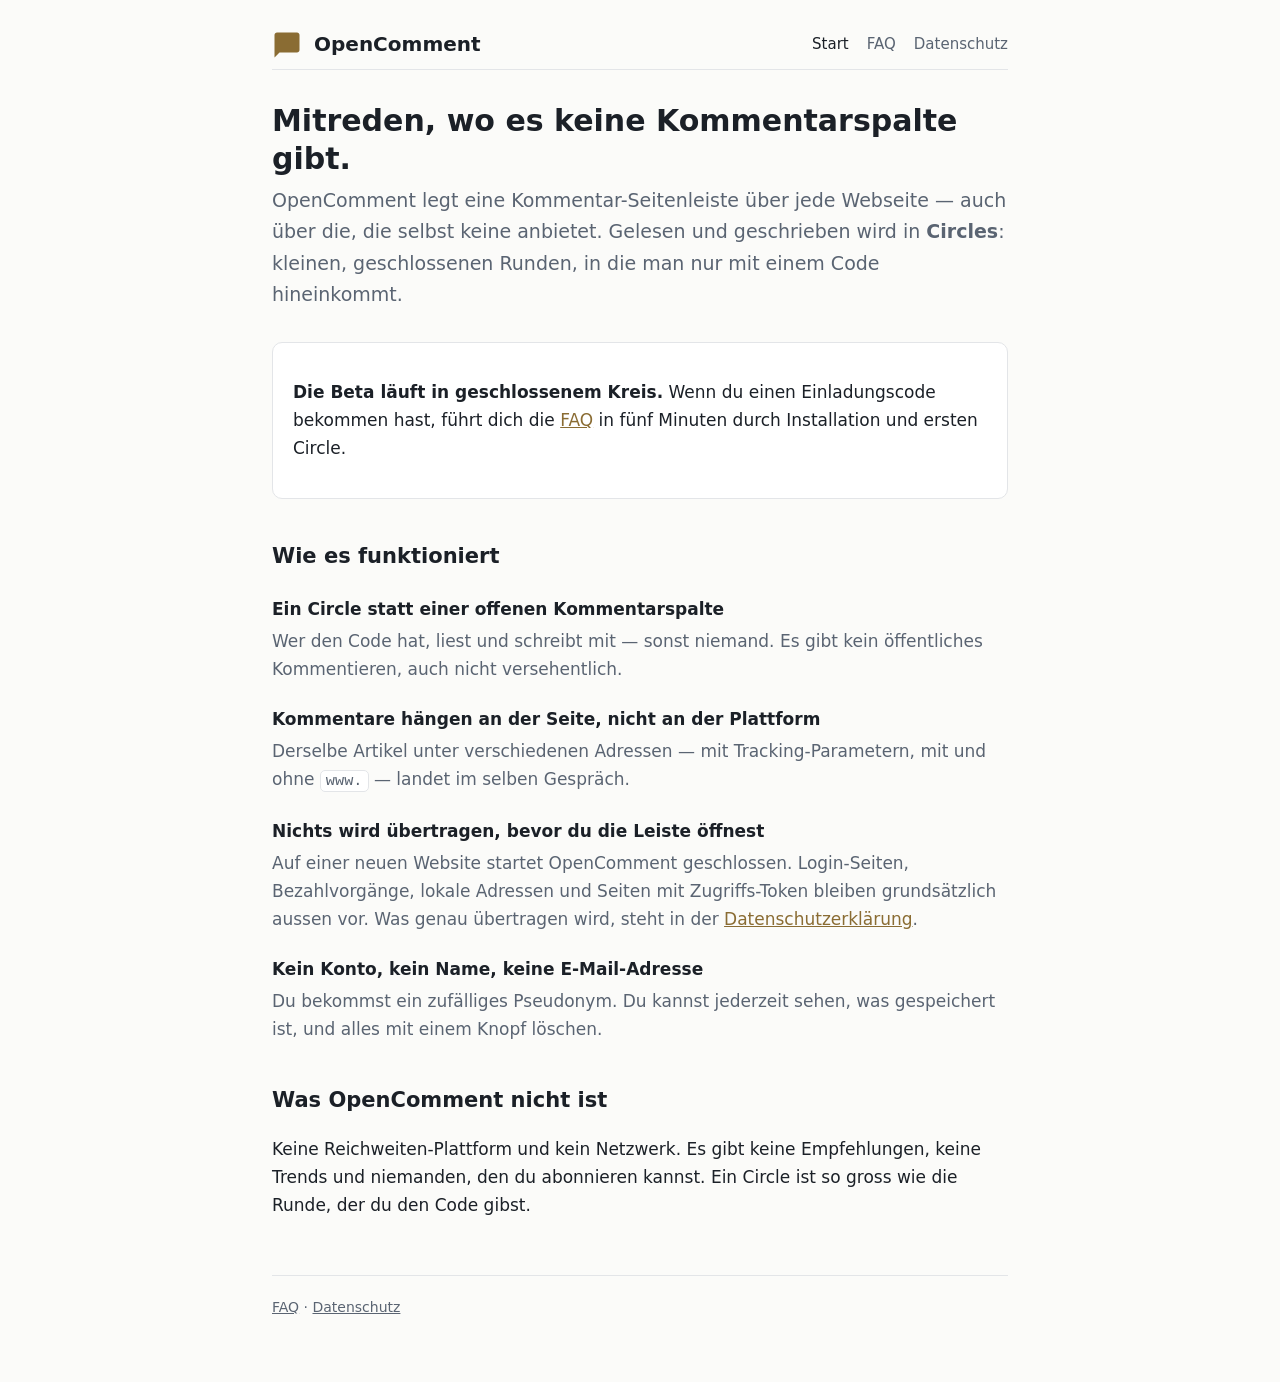
==== index.html @ c4023c48 "Startseite und FAQ" ====
<!DOCTYPE html>
<html lang="de">
<head>
<meta charset="UTF-8">
<meta name="viewport" content="width=device-width, initial-scale=1">
<title>OpenComment</title>
<meta name="description" content="Kommentiere jede Seite — auch dort, wo es keine Kommentarfunktion gibt. In kleinen, geschlossenen Runden.">
<link rel="stylesheet" href="style.css">
</head>
<body>
<div class="wrap">

<header>
  <svg class="logo" viewBox="0 0 24 24" fill="none" xmlns="http://www.w3.org/2000/svg" aria-hidden="true">
    <path d="M20 2H4C2.9 2 2 2.9 2 4V22L6 18H20C21.1 18 22 17.1 22 16V4C22 2.9 21.1 2 20 2Z" fill="currentColor"/>
  </svg>
  <span class="brand">OpenComment</span>
  <nav>
    <a href="index.html" aria-current="page">Start</a>
    <a href="faq.html">FAQ</a>
    <a href="https://gist.github.com/cossabuilds/8e26d2eb42b351ab6c680e1ef771cb7a">Datenschutz</a>
  </nav>
</header>

<h1>Mitreden, wo es keine Kommentarspalte gibt.</h1>
<p class="lead">
  OpenComment legt eine Kommentar-Seitenleiste über jede Webseite — auch über
  die, die selbst keine anbietet. Gelesen und geschrieben wird in
  <strong>Circles</strong>: kleinen, geschlossenen Runden, in die man nur mit
  einem Code hineinkommt.
</p>

<div class="card">
  <p><strong>Die Beta läuft in geschlossenem Kreis.</strong> Wenn du einen
  Einladungscode bekommen hast, führt dich die <a href="faq.html">FAQ</a> in
  fünf Minuten durch Installation und ersten Circle.</p>
</div>

<h2>Wie es funktioniert</h2>

<dl>
  <dt>Ein Circle statt einer offenen Kommentarspalte</dt>
  <dd>Wer den Code hat, liest und schreibt mit — sonst niemand. Es gibt kein
      öffentliches Kommentieren, auch nicht versehentlich.</dd>

  <dt>Kommentare hängen an der Seite, nicht an der Plattform</dt>
  <dd>Derselbe Artikel unter verschiedenen Adressen — mit Tracking-Parametern,
      mit und ohne <code>www.</code> — landet im selben Gespräch.</dd>

  <dt>Nichts wird übertragen, bevor du die Leiste öffnest</dt>
  <dd>Auf einer neuen Website startet OpenComment geschlossen. Login-Seiten,
      Bezahlvorgänge, lokale Adressen und Seiten mit Zugriffs-Token bleiben
      grundsätzlich aussen vor. Was genau übertragen wird, steht in der
      <a href="https://gist.github.com/cossabuilds/8e26d2eb42b351ab6c680e1ef771cb7a">Datenschutzerklärung</a>.</dd>

  <dt>Kein Konto, kein Name, keine E-Mail-Adresse</dt>
  <dd>Du bekommst ein zufälliges Pseudonym. Du kannst jederzeit sehen, was
      gespeichert ist, und alles mit einem Knopf löschen.</dd>
</dl>

<h2>Was OpenComment nicht ist</h2>
<p>
  Keine Reichweiten-Plattform und kein Netzwerk. Es gibt keine Empfehlungen,
  keine Trends und niemanden, den du abonnieren kannst. Ein Circle ist so
  gross wie die Runde, der du den Code gibst.
</p>

<footer>
  <a href="faq.html">FAQ</a> ·
  <a href="https://gist.github.com/cossabuilds/8e26d2eb42b351ab6c680e1ef771cb7a">Datenschutz</a>
</footer>

</div>
</body>
</html>
---- style.css ----
/* Gemeinsames Stylesheet der öffentlichen Seiten (GitHub Pages).
   Bewusst eine einzige Datei, keine Webfont, kein Framework — dieselbe
   Zurückhaltung wie in der Erweiterung. Wer den Quelltext einer
   Datenschutzerklärung ansieht, soll dort nichts finden, das nachlädt. */

/* Farben aus extension/sidebar.css übernommen, damit Website und Erweiterung
   dieselbe Identität tragen — insbesondere der Akzent #D7BA7D (Sandton des
   VS-Code-Dunkelthemas), der in der Erweiterung Logo, Links und alles
   Interaktive trägt. */
:root {
  --bg:      #0B0E14;   /* --bg-0 der Erweiterung */
  --bg-card: #161B25;   /* --bg-2 */
  --fg:      #E6EDF7;
  --fg-dim:  #8B98AC;
  --line:    #242C3A;
  --accent:  #D7BA7D;
  --radius:  10px;
}

/* Helles Systemthema respektieren statt Dunkel zu erzwingen: Rechtstexte
   werden gedruckt und vorgelesen, nicht nur angeschaut.
   Der Akzent muss dafür ein anderer sein — #D7BA7D kommt auf hellem Grund auf
   1.81:1 und ist damit als Linkfarbe unbrauchbar. #8A6C33 ist derselbe
   Farbton, nur abgedunkelt, und erreicht 4.74:1. Nachgerechnet, nicht
   geschätzt — wie in der Erweiterung. */
@media (prefers-color-scheme: light) {
  :root {
    --bg:      #FBFBF9;
    --bg-card: #FFFFFF;
    --fg:      #1B2027;
    --fg-dim:  #5A6472;
    --line:    #E3E5E8;
    --accent:  #8A6C33;
  }
}

* { box-sizing: border-box; }

body {
  margin: 0;
  padding: 0 20px 64px;
  background: var(--bg);
  color: var(--fg);
  font-family: system-ui, -apple-system, 'Segoe UI', sans-serif;
  font-size: 17px;
  line-height: 1.65;
}

.wrap { max-width: 46rem; margin: 0 auto; }

header {
  display: flex;
  align-items: center;
  gap: 12px;
  padding: 28px 0 8px;
  border-bottom: 1px solid var(--line);
  margin-bottom: 32px;
  flex-wrap: wrap;
}

.logo {
  width: 30px; height: 30px;
  flex-shrink: 0;
  color: var(--accent);
}

.brand { font-size: 20px; font-weight: 650; }

nav { margin-left: auto; display: flex; gap: 18px; flex-wrap: wrap; }
nav a { color: var(--fg-dim); text-decoration: none; font-size: 15px; }
nav a:hover, nav a[aria-current="page"] { color: var(--fg); }

h1 { font-size: 30px; line-height: 1.25; margin: 0 0 8px; }
h2 { font-size: 21px; margin: 40px 0 10px; }
h3 { font-size: 17px; margin: 26px 0 6px; }

.lead { font-size: 19px; color: var(--fg-dim); margin: 0 0 32px; }

a { color: var(--accent); }

.card {
  background: var(--bg-card);
  border: 1px solid var(--line);
  border-radius: var(--radius);
  padding: 18px 20px;
  margin: 20px 0;
}

dt { font-weight: 650; margin-top: 22px; }
dd { margin: 4px 0 0; color: var(--fg-dim); }

code {
  font-family: ui-monospace, 'Cascadia Mono', Consolas, monospace;
  font-size: .9em;
  background: var(--bg-card);
  border: 1px solid var(--line);
  border-radius: 5px;
  padding: 1px 5px;
}

footer {
  margin-top: 56px;
  padding-top: 20px;
  border-top: 1px solid var(--line);
  color: var(--fg-dim);
  font-size: 14px;
}

footer a { color: var(--fg-dim); }

.stand { color: var(--fg-dim); font-size: 14px; }
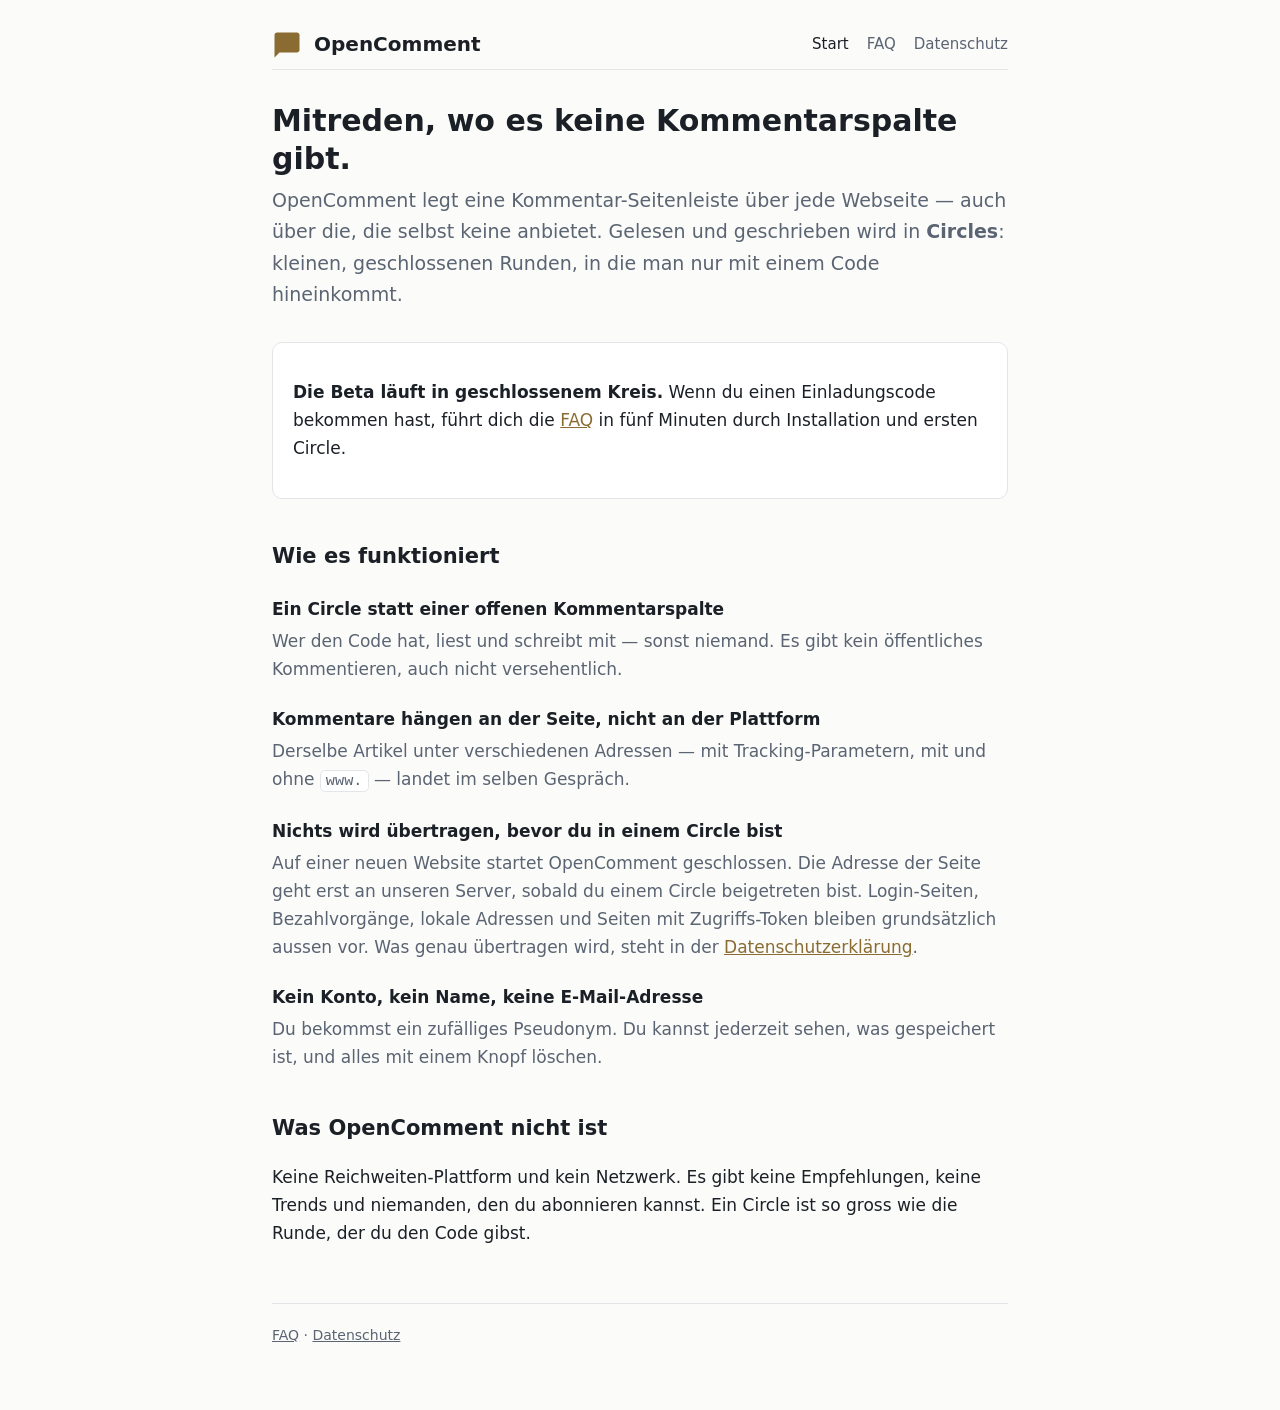
==== commit bd81bddf: "UNL-03 Anpassung gemäss aktueller Umsetzung" ====
--- a/index.html
+++ b/index.html
@@ -18,7 +18,7 @@
   <nav>
     <a href="index.html" aria-current="page">Start</a>
     <a href="faq.html">FAQ</a>
-    <a href="https://gist.github.com/cossabuilds/8e26d2eb42b351ab6c680e1ef771cb7a">Datenschutz</a>
+    <a href="datenschutz.html">Datenschutz</a>
   </nav>
 </header>
 
@@ -47,11 +47,13 @@
   <dd>Derselbe Artikel unter verschiedenen Adressen — mit Tracking-Parametern,
       mit und ohne <code>www.</code> — landet im selben Gespräch.</dd>
 
-  <dt>Nichts wird übertragen, bevor du die Leiste öffnest</dt>
-  <dd>Auf einer neuen Website startet OpenComment geschlossen. Login-Seiten,
-      Bezahlvorgänge, lokale Adressen und Seiten mit Zugriffs-Token bleiben
-      grundsätzlich aussen vor. Was genau übertragen wird, steht in der
-      <a href="https://gist.github.com/cossabuilds/8e26d2eb42b351ab6c680e1ef771cb7a">Datenschutzerklärung</a>.</dd>
+  <dt>Nichts wird übertragen, bevor du in einem Circle bist</dt>
+  <dd>Auf einer neuen Website startet OpenComment geschlossen. Die Adresse
+      der Seite geht erst an unseren Server, sobald du einem Circle
+      beigetreten bist. Login-Seiten, Bezahlvorgänge, lokale Adressen und
+      Seiten mit Zugriffs-Token bleiben grundsätzlich aussen vor. Was genau
+      übertragen wird, steht in der
+      <a href="datenschutz.html">Datenschutzerklärung</a>.</dd>
 
   <dt>Kein Konto, kein Name, keine E-Mail-Adresse</dt>
   <dd>Du bekommst ein zufälliges Pseudonym. Du kannst jederzeit sehen, was
@@ -67,7 +69,7 @@
 
 <footer>
   <a href="faq.html">FAQ</a> ·
-  <a href="https://gist.github.com/cossabuilds/8e26d2eb42b351ab6c680e1ef771cb7a">Datenschutz</a>
+  <a href="datenschutz.html">Datenschutz</a>
 </footer>
 
 </div>
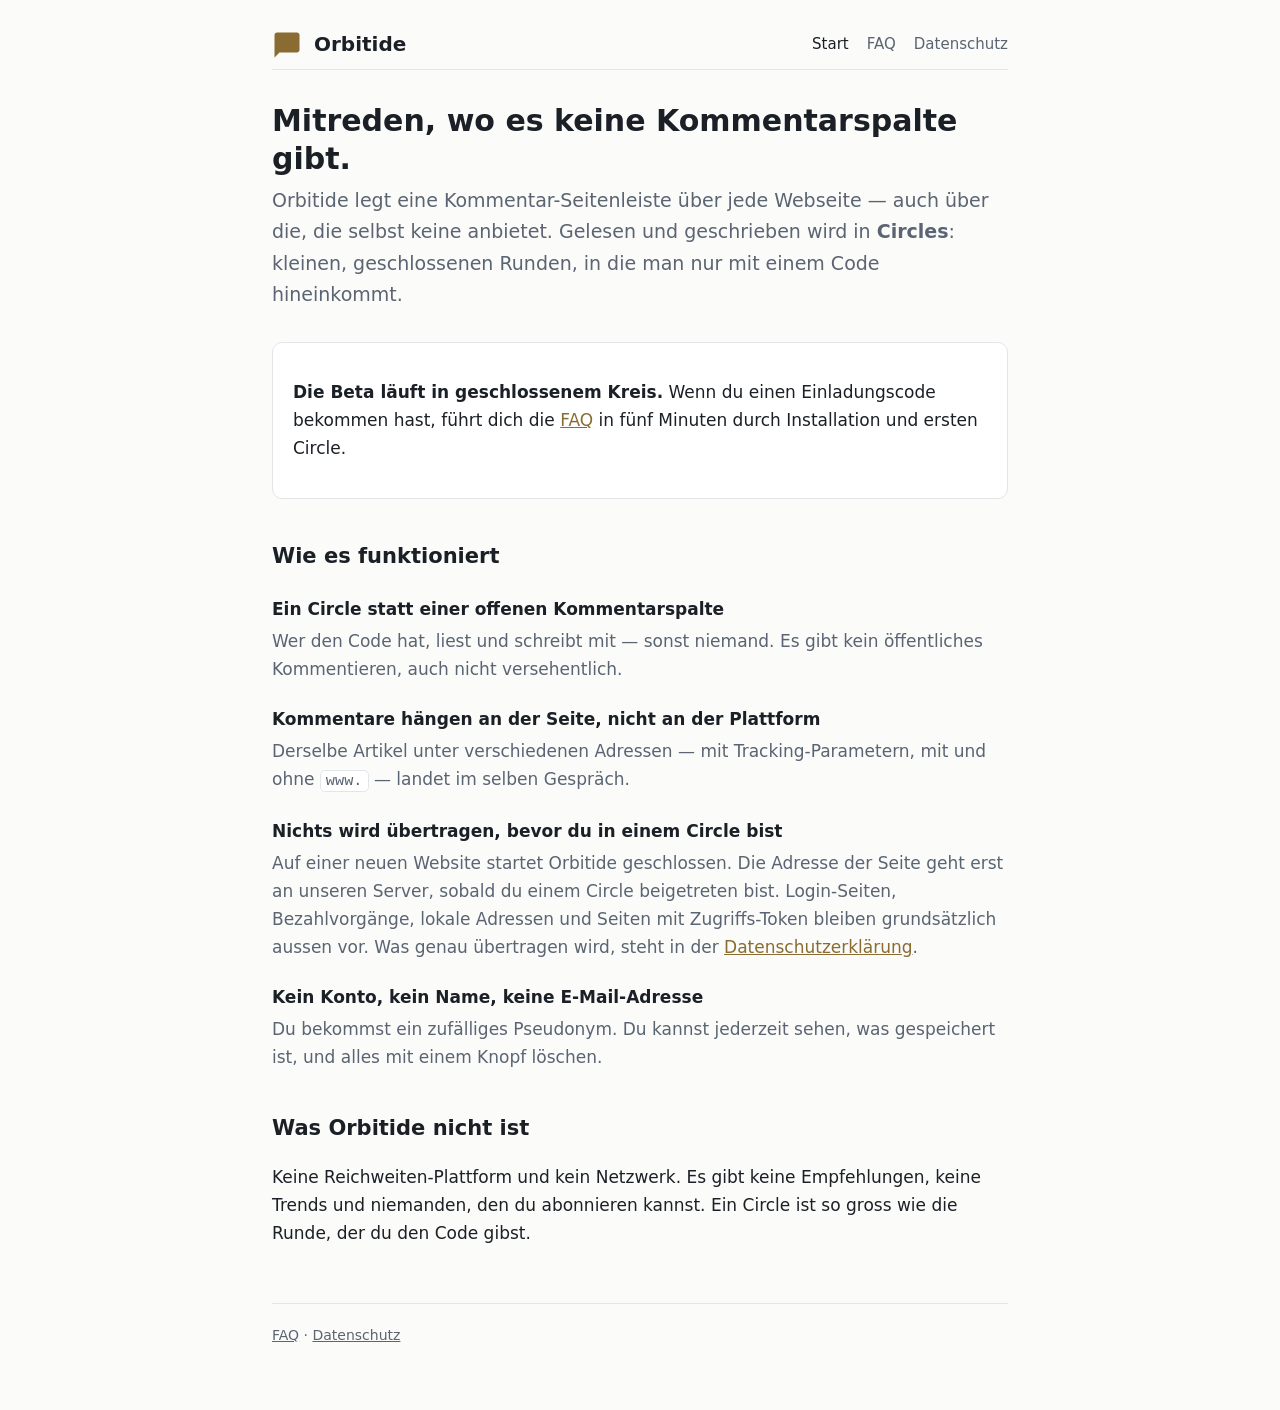
==== commit 70916804: "Add files via upload" ====
--- a/index.html
+++ b/index.html
@@ -3,7 +3,7 @@
 <head>
 <meta charset="UTF-8">
 <meta name="viewport" content="width=device-width, initial-scale=1">
-<title>OpenComment</title>
+<title>Orbitide</title>
 <meta name="description" content="Kommentiere jede Seite — auch dort, wo es keine Kommentarfunktion gibt. In kleinen, geschlossenen Runden.">
 <link rel="stylesheet" href="style.css">
 </head>
@@ -14,7 +14,7 @@
   <svg class="logo" viewBox="0 0 24 24" fill="none" xmlns="http://www.w3.org/2000/svg" aria-hidden="true">
     <path d="M20 2H4C2.9 2 2 2.9 2 4V22L6 18H20C21.1 18 22 17.1 22 16V4C22 2.9 21.1 2 20 2Z" fill="currentColor"/>
   </svg>
-  <span class="brand">OpenComment</span>
+  <span class="brand">Orbitide</span>
   <nav>
     <a href="index.html" aria-current="page">Start</a>
     <a href="faq.html">FAQ</a>
@@ -24,7 +24,7 @@
 
 <h1>Mitreden, wo es keine Kommentarspalte gibt.</h1>
 <p class="lead">
-  OpenComment legt eine Kommentar-Seitenleiste über jede Webseite — auch über
+  Orbitide legt eine Kommentar-Seitenleiste über jede Webseite — auch über
   die, die selbst keine anbietet. Gelesen und geschrieben wird in
   <strong>Circles</strong>: kleinen, geschlossenen Runden, in die man nur mit
   einem Code hineinkommt.
@@ -48,7 +48,7 @@
       mit und ohne <code>www.</code> — landet im selben Gespräch.</dd>
 
   <dt>Nichts wird übertragen, bevor du in einem Circle bist</dt>
-  <dd>Auf einer neuen Website startet OpenComment geschlossen. Die Adresse
+  <dd>Auf einer neuen Website startet Orbitide geschlossen. Die Adresse
       der Seite geht erst an unseren Server, sobald du einem Circle
       beigetreten bist. Login-Seiten, Bezahlvorgänge, lokale Adressen und
       Seiten mit Zugriffs-Token bleiben grundsätzlich aussen vor. Was genau
@@ -60,7 +60,7 @@
       gespeichert ist, und alles mit einem Knopf löschen.</dd>
 </dl>
 
-<h2>Was OpenComment nicht ist</h2>
+<h2>Was Orbitide nicht ist</h2>
 <p>
   Keine Reichweiten-Plattform und kein Netzwerk. Es gibt keine Empfehlungen,
   keine Trends und niemanden, den du abonnieren kannst. Ein Circle ist so
